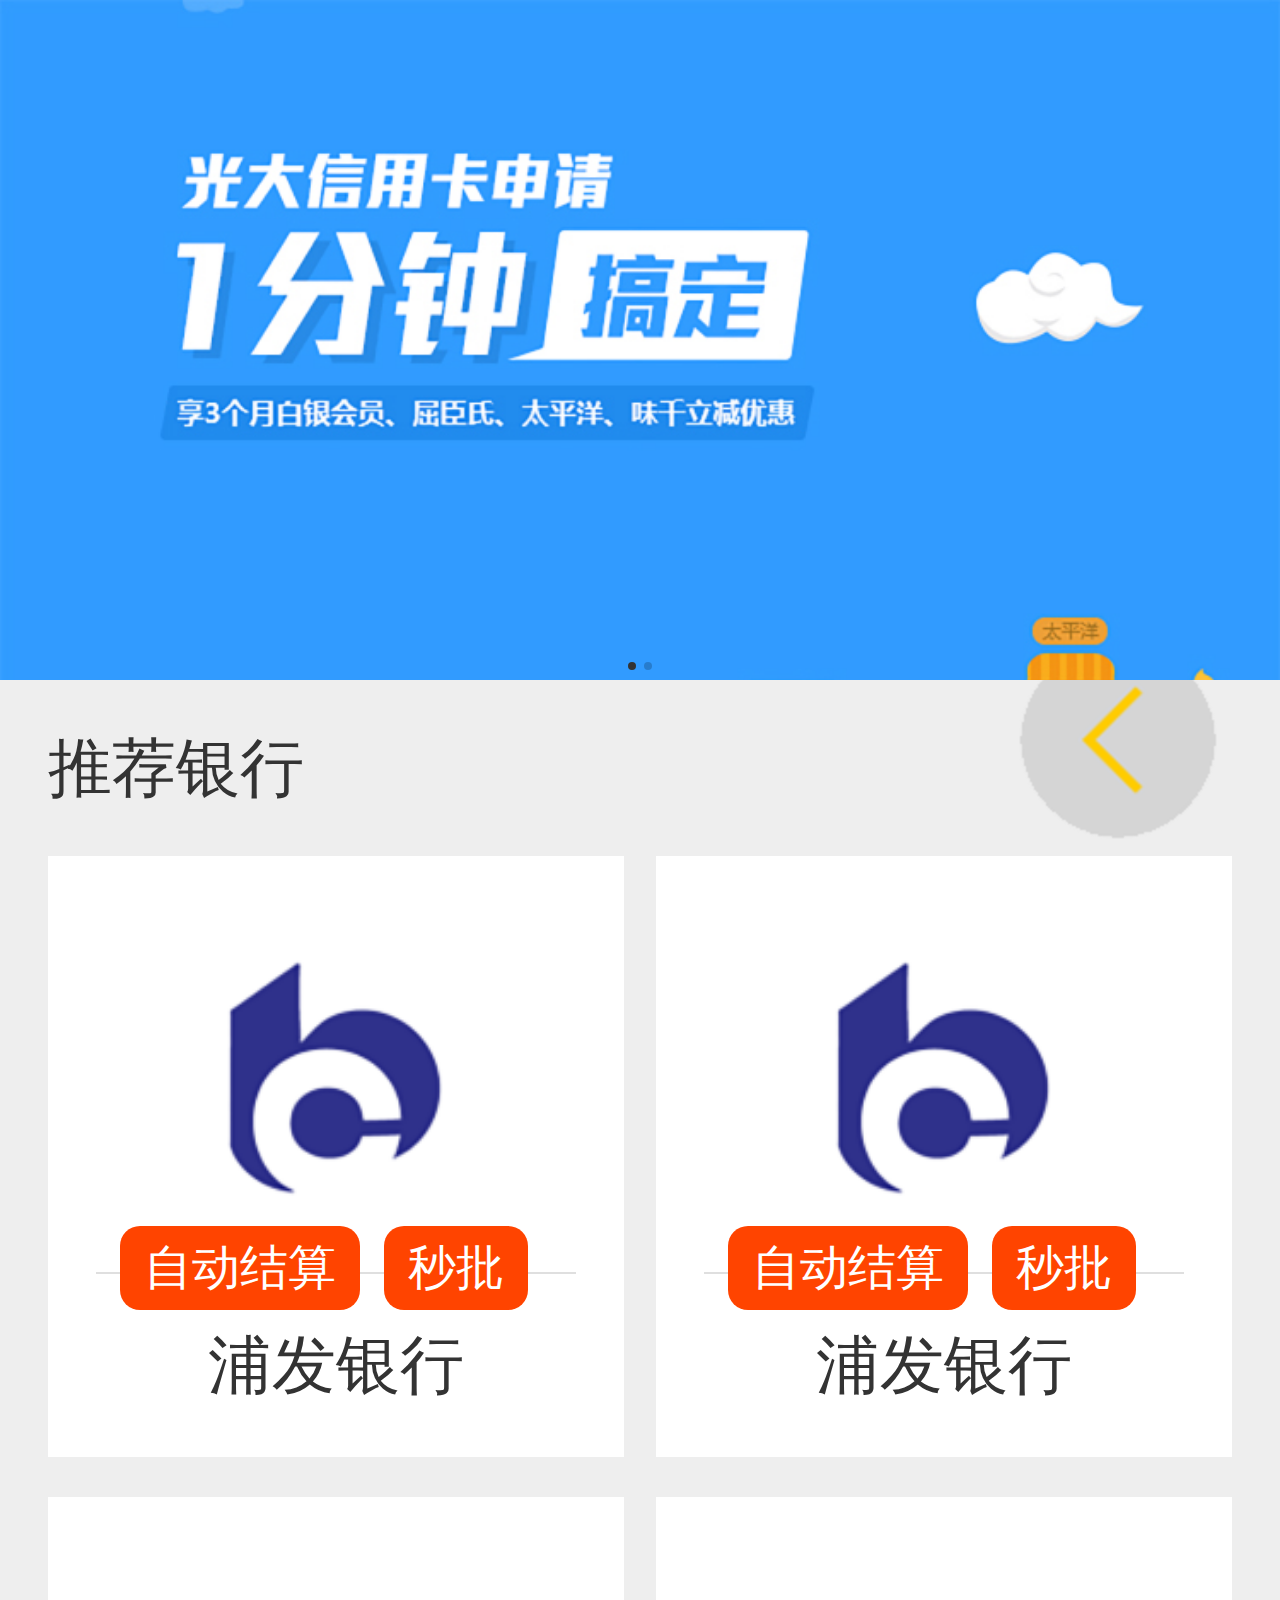
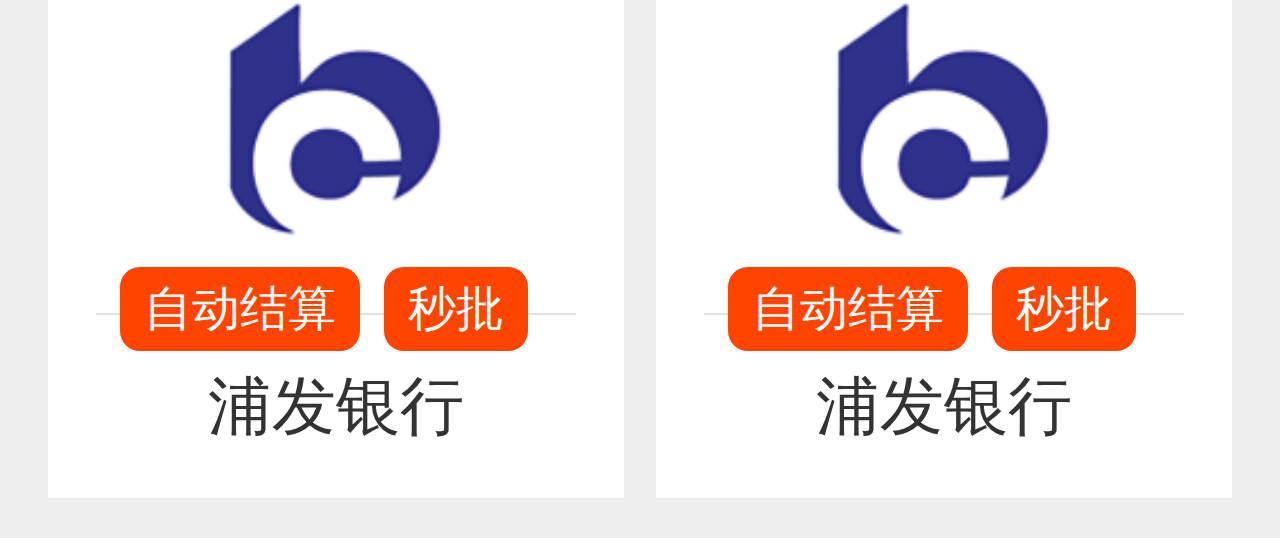
==== credit_card.html @ 3824d91f "信用卡列表" ====
<!DOCTYPE>
<html>
<head>
<meta charset="UTF-8"/>
<meta name="viewport" content="width=device-width,initial-scale=1,minimum-scale=1,maximum-scale=1,user-scalable=no" />
<link rel="stylesheet" type="text/css" href="css/swiper-4.2.2.min.css"/>
<link rel="stylesheet" type="text/css" href="css/common.css"/>
<link rel="stylesheet" type="text/css" href="css/credit_card.css"/>
<script src="js/jquery-1.11.3.min.js" type="text/javascript" charset="utf-8"></script>
<script src="js/swiper-4.2.2.min.js" type="text/javascript" charset="utf-8"></script>
<title>信用卡</title>
</head>
<body>
<!--轮播图-->
<div class="swiper-container" id="banner">
	<div class="swiper-wrapper">
		<div class="swiper-slide"><img src="images/banner.jpg" ></div>
		<div class="swiper-slide"><img src="images/banner.jpg" ></div>
	</div>
	<div class="swiper-pagination"></div>
</div>
<div class="title">推荐银行</div>
<div class="list">
	<a class="item">
		<div class="imgbox"><img src="images/logo.png" ></div>
		<div class="name">浦发银行<div class="tag"><span>自动结算</span><span>秒批</span></div></div>
	</a>
	<a class="item">
		<div class="imgbox"><img src="images/logo.png" ></div>
		<div class="name">浦发银行<div class="tag"><span>自动结算</span><span>秒批</span></div></div>
	</a>
	<a class="item">
		<div class="imgbox"><img src="images/logo.png" ></div>
		<div class="name">浦发银行<div class="tag"><span>自动结算</span><span>秒批</span></div></div>
	</a>
	<a class="item">
		<div class="imgbox"><img src="images/logo.png" ></div>
		<div class="name">浦发银行<div class="tag"><span>自动结算</span><span>秒批</span></div></div>
	</a>
</div>
<div class="bmenu">
	<a href="" class="item"><img src="images/goHome.png" ></a>
	<a href="" class="item"><img src="images/back.png" ></a>
</div>
</body>
</html>
<script type="text/javascript">
var banner = new Swiper('#banner',{
	autoplay: true,
	pagination: {
    el: '.swiper-pagination',
  },
	observer:true,
	observeParents: true
})
</script>
---- css/common.css ----
@charset "utf-8";

/*reset start*/

html, body, h1, h2, h3, h4, h5, h6, div, dl, dt, dd, ul, ol, li, p, blockquote, pre, hr, figure, table, caption, th, td, form, fieldset, legend, input, button, textarea, menu {
  margin: 0;
  padding: 0;
}
html, body, form, fieldset, p, div, h1, h2, h3, h4, h5, h6 {
  -webkit-text-size-adjust: none
}
html {
  font-size: 15.625vw;
  color: #333;
  background: #fff;
}
body {
  font-family: "微软雅黑", arial, sans-serif;
  font-size: 0.24rem;
}
header, footer, section, article, aside, nav, hgroup, address, figure, figcaption, menu, details {
  display: block;
}
table {
  border-collapse: collapse;
  border-spacing: 0;
}
caption, th {
  text-align: left;
  font-weight: normal;
}
html, body, fieldset, img, iframe, abbr {
  border: 0;
}
i, cite, em, var, address, dfn {
  font-style: normal;
}
[hidefocus], summary {
  outline: 0;
}
img {
  display: block;
  width: 100%;
}
li {
  list-style: none;
}
h1, h2, h3, h4, h5, h6, small {
  font-size: 100%;
  font-style: normal;
  font-weight: normal;
}
sup, sub {
  font-size: 83%;
}
pre, code, kbd, samp {
  font-family: inherit;
}
q:before, q:after {
  content: none;
}
textarea {
  overflow: auto;
  resize: none;
}
label, summary {
  cursor: default;
}
a, button {
  cursor: pointer;
  color: #333;
}
del, ins, u, s, a, a:hover {
  text-decoration: none;
}
body, textarea, input, button, select, keygen, legend {
  color: #333;
  outline: 0;
}
body * {
  -webkit-tap-highlight-color: rgba(0, 0, 0, 0);
  tap-highlight-color: rgba(0, 0, 0, 0)
}
.clearfix:after {
  content: ".";
  display: block;
  overflow: hidden;
  height: 0;
  clear: both;
  visibility: hidden;
}
* html .clearfix {
  height: 1%;
}
input, textarea, select {
  outline: none;
  -webkit-appearance: none;
}
input {
  background: none;
  border: none;
  box-shadow: none;
  color: #333;
  width: 100%;
}
.clearOver {
  overflow: hidden;
  text-overflow: ellipsis;
  white-space: nowrap;
}

/*自制弹窗样式*/

.mark {
  display: none;
  position: fixed;
  top: 0;
  right: 0;
  bottom: 0;
  left: 0;
  margin: auto;
  height: 0.88rem;
  line-height: 0.88rem;
  width: 80%;
  text-align: center;
  font-size: 0.28rem;
  color: #fff;
  background: rgba(0, 0, 0, 0.6);
  border-radius: 0.1rem;
}

/*自制confirm样式*/

.cover {
  position: fixed;
  top: 0;
  left: 0;
  width: 100%;
  height: 100vh;
  overflow: hidden;
  background: rgba(0, 0, 0, 0.3);
  z-index: 999;
}
.cover .confirmbox {
  background: #fff;
  width: 5.02rem;
  height: 2.36rem;
  position: fixed;
  top: 0;
  right: 0;
  bottom: 0;
  left: 0;
  margin: auto;
  border-radius: 0.1rem;
}
.cover .confirmbox .line1 {
  line-height: 1.47rem;
  text-align: center;
  font-size: 0.32rem;
  border-bottom: #dfdfdf solid 1px;
}
.cover .confirmbox .line2 {
  line-height: 0.88rem;
  display: flex;
  justify-content: space-around;
  font-size: 0.32rem;
}
.cover .confirmbox .line2 span {
  display: block;
  width: 50%;
  text-align: center;
}
.cover .confirmbox .line2 .sure {
  color: #D2AA72;
  border-left: #dfdfdf solid 1px;
}

/*头部标题栏*/

.header.white {
  background: #fff;
  color: #333;
  border-bottom: #dfdfdf solid 1px;
}
.header {
  display: flex;
  justify-content: space-between;
  align-items: center;
  background: #D1A971;
  color: #fff;
  font-size: 0.34rem;
  padding: 0 0.3rem;
  height: 0.88rem;
  position: fixed;
  z-index: 999;
  top: 0;
  width: calc(100% - 0.6rem);
}
.header .back {
  width: 0.2rem;
}
.header .title {
  /*width: calc(100% - 1.02rem);*/
  text-align: center;
  padding-left: 0.4rem;
}
.header .more {
  width: 0.34rem;
  font-size: 0.28rem;
  text-align: right;
}
.header .more.txt {
  width: 0.56rem;
}
.headd_hg {
  height: 0.88rem;
}

/*10像素灰条*/

.bgline {
  height: 0.1rem;
  background: #f5f5f5;
}

/*无数据占位图*/

.nodata {
  margin: 3.38rem auto;
  text-align: center;
}
.nodata img {
  width: 1.7rem;
  display: inline-block;
}
.nodata p {
  text-align: center;
  font-size: 0.28rem;
  color: #666;
  margin-top: 0.14rem;
}

/*底部菜单*/

.he {
  height: 1.16rem;
}
.botmenu {
  background: #000;
  position: fixed;
  width: 100%;
  bottom: 0;
  height: 1.16rem;
  z-index: 99999;
  display: flex;
  justify-content: space-around;
}
.botmenu a {
  color: #848282;
}
.botmenu a.bmenu {
  width: 24%;
  display: inline-block;
  text-align: center;
  font-size: 0.24rem;
  padding-top: 0.72rem;
  padding-bottom: 0.1rem;
}
.botmenu a.active, .botmenu a:hover {
  color: #fff;
  text-decoration: none;
}
.botmenu a.bmenu.home {
  background: url(../images/u01-0.png) no-repeat 49% 0.1rem;
  background-size: 0.55rem;
}
.botmenu a.bmenu.zqh {
  background: url(../images/u02-0.png) no-repeat 49% 0.1rem;
  background-size: 0.55rem;
}
.botmenu a.bmenu.th {
  background: url(../images/u03-0.png) no-repeat 49% 0.1rem;
  background-size: 0.55rem;
}
.botmenu a.bmenu.my {
  background: url(../images/u04-0.png) no-repeat 49% 0.1rem;
  background-size: 0.55rem;
}
.botmenu a.bmenu.home.active, .botmenu a.bmenu.home:hover {
  background: url(../images/u01-1.png) no-repeat 49% 0.1rem;
  background-size: 0.55rem;
}
.botmenu a.bmenu.zqh.active, .botmenu a.bmenu.zqh:hover {
  background: url(../images/u02-1.png) no-repeat 49% 0.1rem;
  background-size: 0.55rem;
}
.botmenu a.bmenu.th.active, .botmenu a.bmenu.th:hover {
  background: url(../images/u03-1.png) no-repeat 49% 0.1rem;
  background-size: 0.55rem;
}
.botmenu a.bmenu.my.active, .botmenu a.bmenu.my:hover {
  background: url(../images/u04-1.png) no-repeat 49% 0.1rem;
  background-size: 0.55rem;
}

/*botmenu end*/

/*右下角菜单*/
.bmenu {
	position: fixed;
	bottom: 0.24rem;
	right: 0.24rem;
}
.bmenu .item {
	width: 1.12rem;
	display: block;
	margin-top: 0.12rem;
}
---- css/credit_card.css ----
html {
	background: #eee;
}
#banner {
	height: 3.4rem;
}
.swiper-pagination-bullet-active {
	background: #333;
}
.title {
	padding: 0 0.24rem;
	line-height: 0.88rem;
	font-size: 0.32rem;
}
.list {
	display: flex;
	justify-content: flex-start;
	flex-wrap: wrap;
	padding: 0 0.24rem;
}
.list .item {
	display: block;
	text-align: center;
	width: 2.4rem;
	padding: 0.24rem;
	background: #fff;
	margin-right: 0.16rem;
	margin-bottom: 0.2rem;
	position: relative;
}
.list .item:nth-child(2n) {
	margin-right: 0;
}
.list .item .imgbox {
	width: 100%;
	height: 1.7rem;
}
.list .item .name {
	font-size: 0.32rem;
	margin-top: 0.14rem;
	position: relative;
	border-top: #DFDFDF solid 0.01rem;
	padding-top: 0.24rem;
}
.list .item .name .tag {
	position: absolute;
	top: -0.24rem;
	width: 100%;
	font-size: 0.24rem;
}
.list .item .name .tag span {
	display: inline-block;
	background: #ff4400;
	color: #fff;
	padding: 0.05rem 0.12rem;
	border-radius: 0.1rem;
	margin-right: 0.12rem;
	z-index: 9;
}
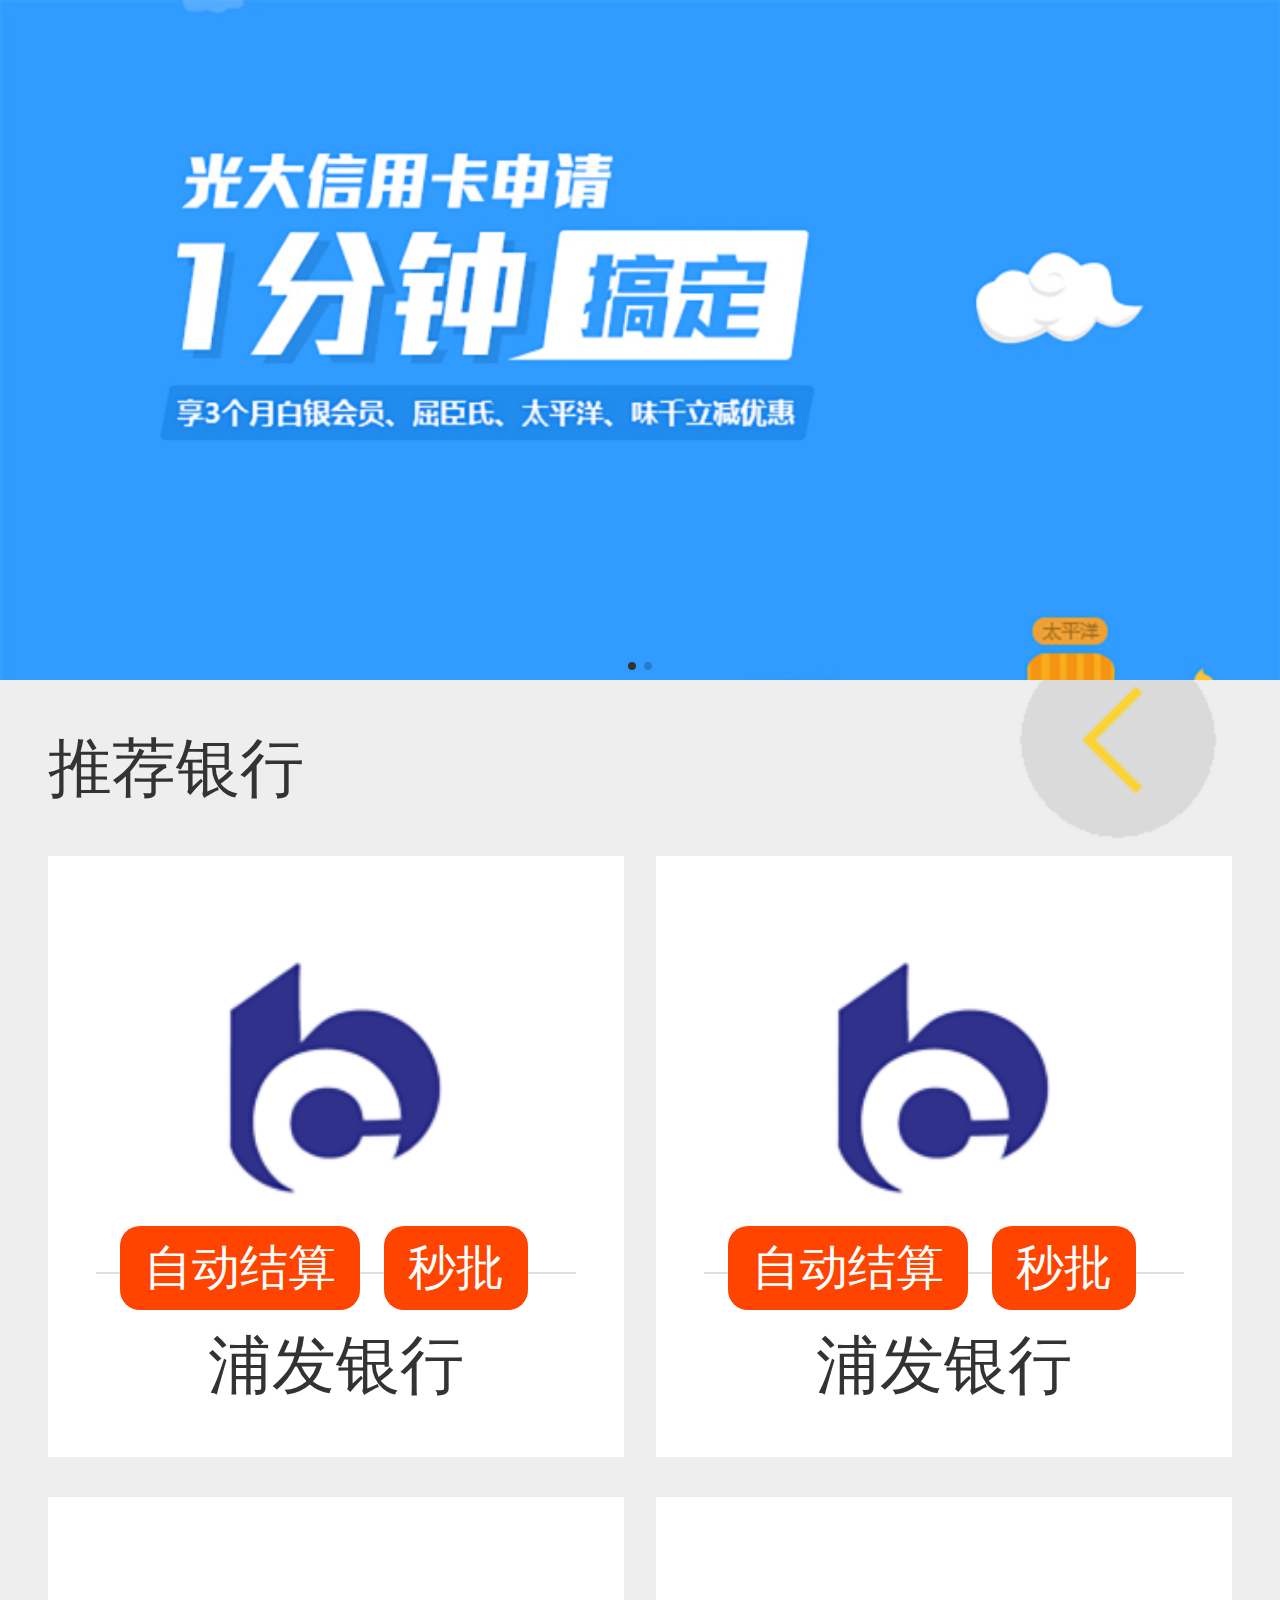
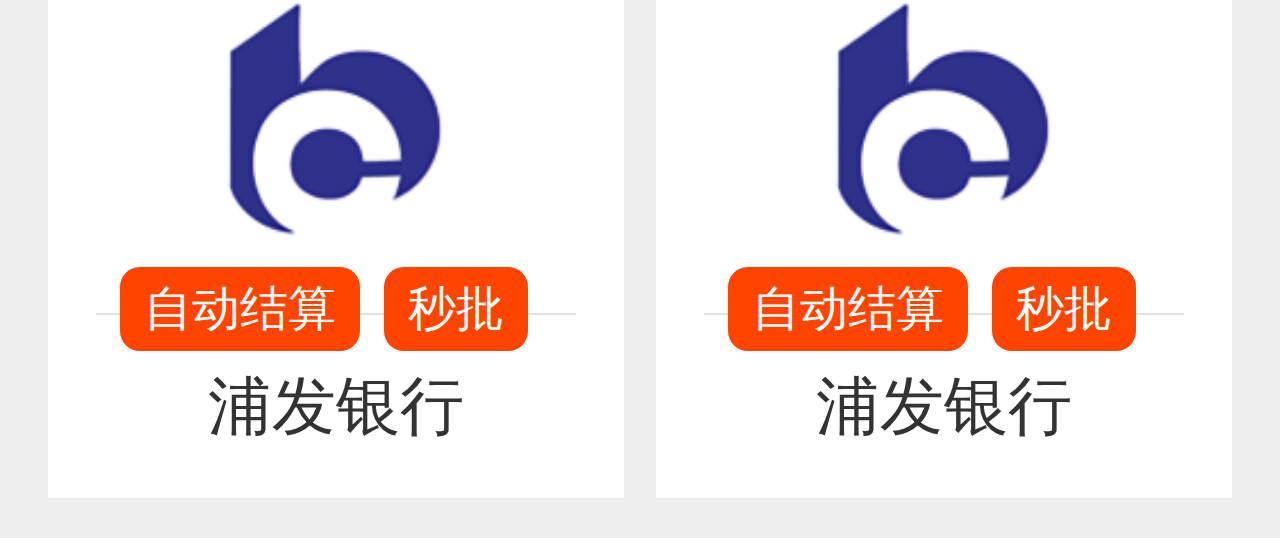
==== commit fa3ff24d: "Merge branch 'master' of github.com:bulaienter/creditcard" ====
--- a/credit_card.html
+++ b/credit_card.html
@@ -9,6 +9,7 @@
 <script src="js/jquery-1.11.3.min.js" type="text/javascript" charset="utf-8"></script>
 <script src="js/swiper-4.2.2.min.js" type="text/javascript" charset="utf-8"></script>
 <title>信用卡</title>
+	
 </head>
 <body>
 <!--轮播图-->
@@ -38,9 +39,9 @@
 		<div class="name">浦发银行<div class="tag"><span>自动结算</span><span>秒批</span></div></div>
 	</a>
 </div>
-<div class="bmenu">
-	<a href="" class="item"><img src="images/goHome.png" ></a>
-	<a href="" class="item"><img src="images/back.png" ></a>
+<div class="tmenu">
+	<a href="./" class="item1"><img src="images/goHome.png" ></a>
+	<a href="#" class="item1" onclick="javascript:history.back(-1);"><img src="images/back.png" ></a>
 </div>
 </body>
 </html>
@@ -53,4 +54,4 @@
 	observer:true,
 	observeParents: true
 })
-</script>+</script>
--- a/css/common.css
+++ b/css/common.css
@@ -9,6 +9,7 @@
 html, body, form, fieldset, p, div, h1, h2, h3, h4, h5, h6 {
   -webkit-text-size-adjust: none
 }
+
 html {
   font-size: 15.625vw;
   color: #333;
@@ -306,13 +307,21 @@
 /*botmenu end*/
 
 /*右下角菜单*/
-.bmenu {
+.tmenu {
 	position: fixed;
 	bottom: 0.24rem;
 	right: 0.24rem;
-}
-.bmenu .item {
+  opacity: 0.8;
+}
+.tmenu .item1 {
 	width: 1.12rem;
 	display: block;
 	margin-top: 0.12rem;
-}+}
+/*轮播图*/
+#banner {
+	height: 3.8rem;
+}
+.swiper-pagination-bullet-active {
+	background: #333;
+}
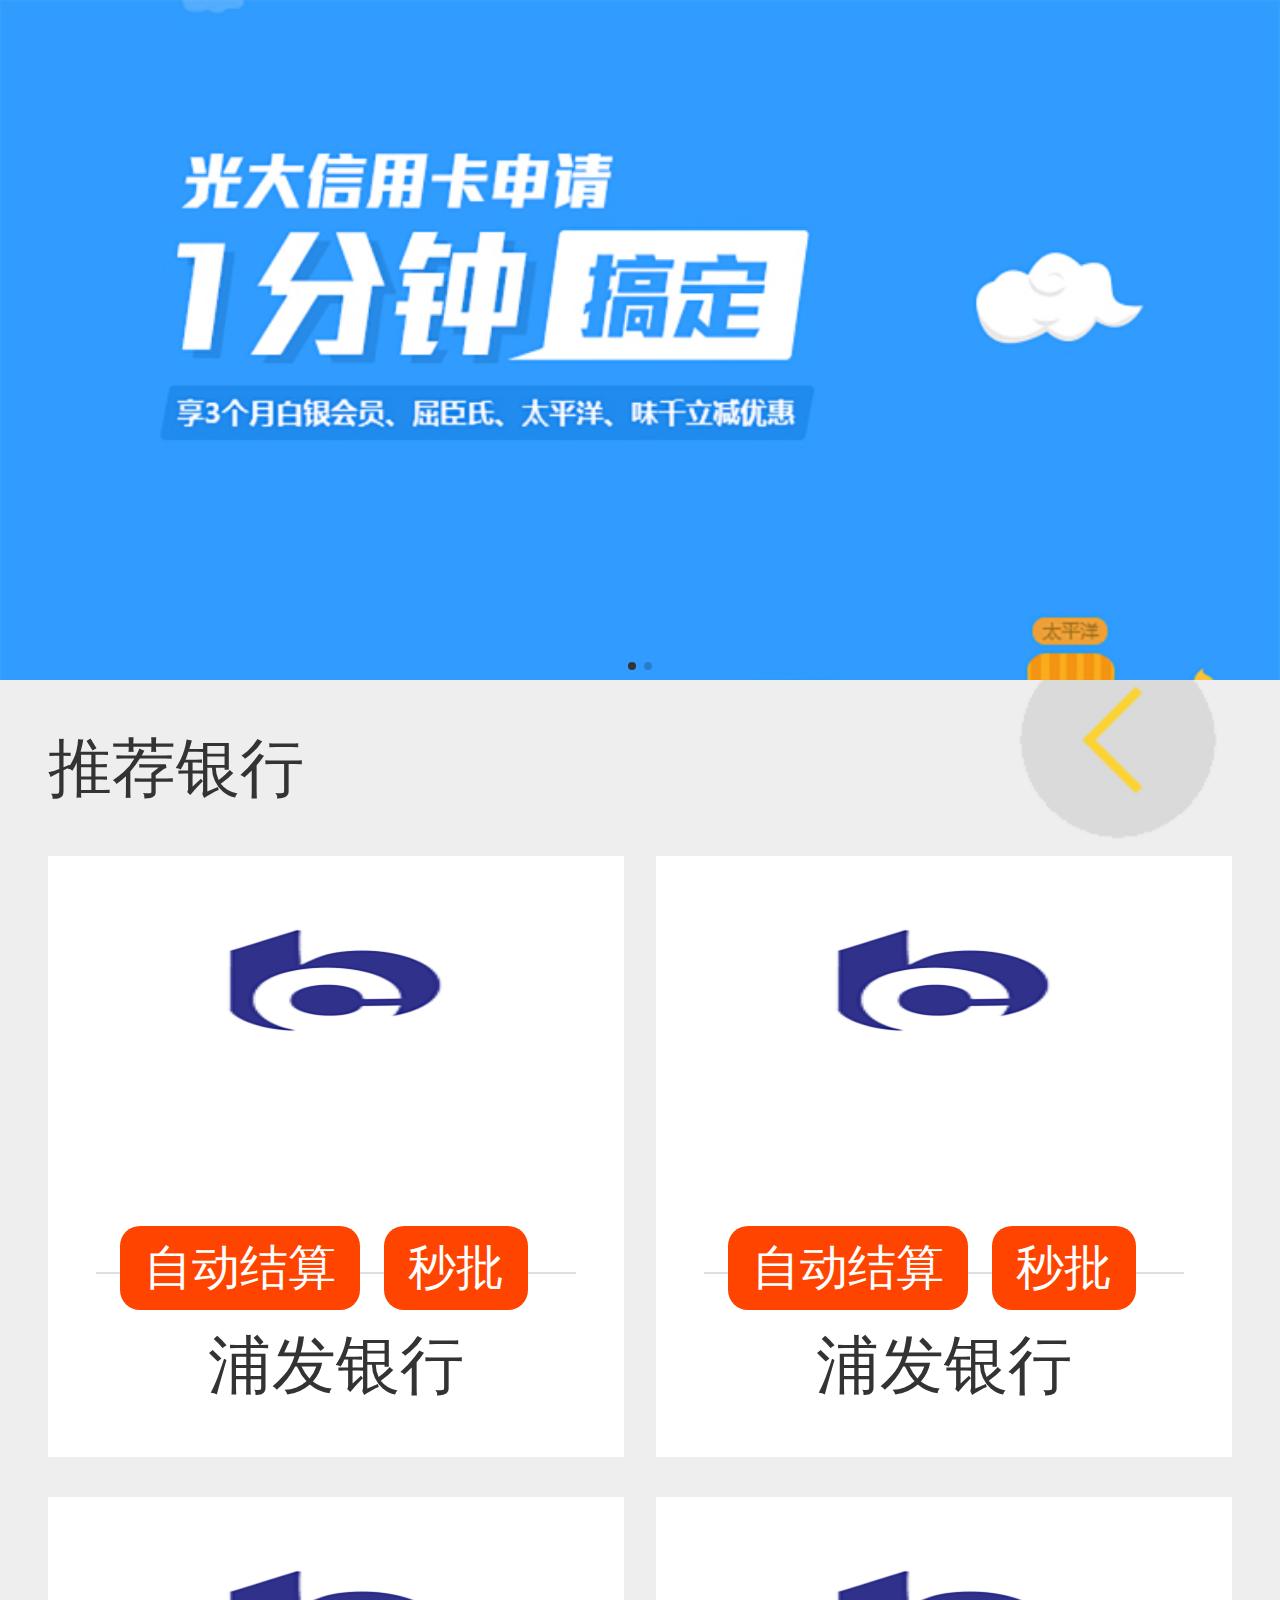
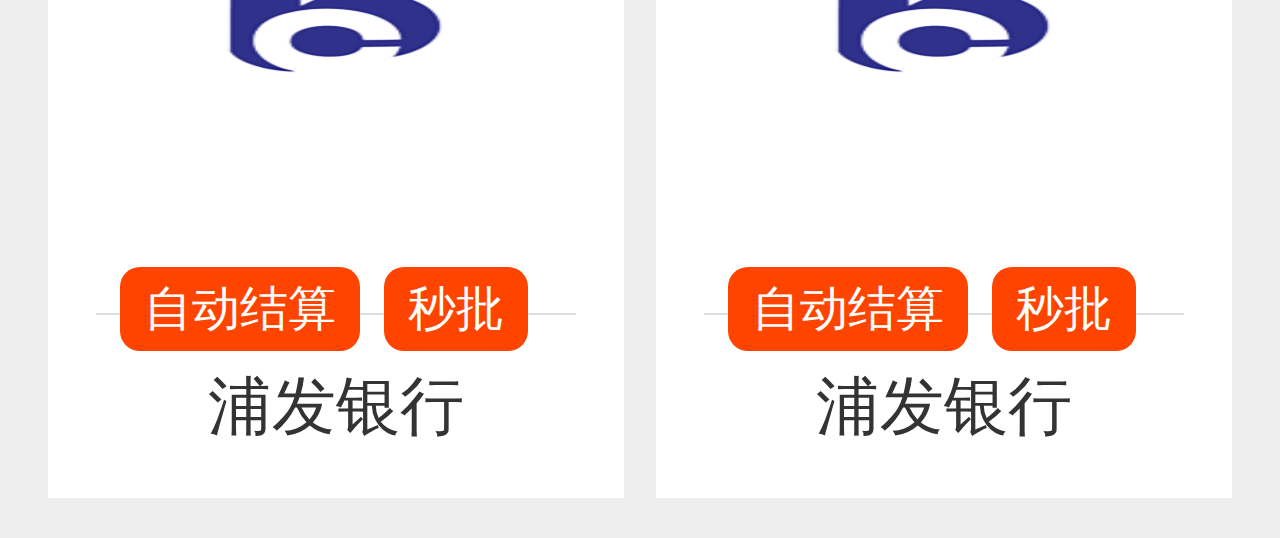
==== commit 43ad6c68: "弹窗" ====
--- a/credit_card.html
+++ b/credit_card.html
@@ -23,19 +23,19 @@
 <div class="title">推荐银行</div>
 <div class="list">
 	<a class="item">
-		<div class="imgbox"><img src="images/logo.png" ></div>
+		<div class="imgbox"><img src="images/logo.png" width="211" height="145"/></div>
 		<div class="name">浦发银行<div class="tag"><span>自动结算</span><span>秒批</span></div></div>
 	</a>
 	<a class="item">
-		<div class="imgbox"><img src="images/logo.png" ></div>
+		<div class="imgbox"><img src="images/logo.png" width="211" height="145"/></div>
 		<div class="name">浦发银行<div class="tag"><span>自动结算</span><span>秒批</span></div></div>
 	</a>
 	<a class="item">
-		<div class="imgbox"><img src="images/logo.png" ></div>
+		<div class="imgbox"><img src="images/logo.png" width="211" height="145"/></div>
 		<div class="name">浦发银行<div class="tag"><span>自动结算</span><span>秒批</span></div></div>
 	</a>
 	<a class="item">
-		<div class="imgbox"><img src="images/logo.png" ></div>
+		<div class="imgbox"><img src="images/logo.png" width="211" height="145"/></div>
 		<div class="name">浦发银行<div class="tag"><span>自动结算</span><span>秒批</span></div></div>
 	</a>
 </div>
--- a/css/common.css
+++ b/css/common.css
@@ -110,26 +110,6 @@
   white-space: nowrap;
 }
 
-/*自制弹窗样式*/
-
-.mark {
-  display: none;
-  position: fixed;
-  top: 0;
-  right: 0;
-  bottom: 0;
-  left: 0;
-  margin: auto;
-  height: 0.88rem;
-  line-height: 0.88rem;
-  width: 80%;
-  text-align: center;
-  font-size: 0.28rem;
-  color: #fff;
-  background: rgba(0, 0, 0, 0.6);
-  border-radius: 0.1rem;
-}
-
 /*自制confirm样式*/
 
 .cover {
@@ -145,7 +125,7 @@
 .cover .confirmbox {
   background: #fff;
   width: 5.02rem;
-  height: 2.36rem;
+  height: 3.36rem;
   position: fixed;
   top: 0;
   right: 0;
@@ -154,67 +134,42 @@
   margin: auto;
   border-radius: 0.1rem;
 }
+.cover .confirmbox .close {
+	width: 0.57rem;
+	height: 0.57rem;
+	background: url(../images/close.png) no-repeat center;
+	background-size: cover;
+	position: absolute;
+  right: -0.12rem;
+  top: -0.12rem;
+}
 .cover .confirmbox .line1 {
-  line-height: 1.47rem;
+  height: 2.2rem;
   text-align: center;
   font-size: 0.32rem;
-  border-bottom: #dfdfdf solid 1px;
+  display: flex;
+  justify-content: center;
+  align-items: center;
 }
 .cover .confirmbox .line2 {
   line-height: 0.88rem;
   display: flex;
   justify-content: space-around;
   font-size: 0.32rem;
+  padding: 0 0.12rem;
 }
 .cover .confirmbox .line2 span {
   display: block;
-  width: 50%;
   text-align: center;
+  background: #ccc;
+  color: #282828;
+  width: 42%;
+  line-height: 0.77rem;
+  border-radius: 0.77rem;
 }
 .cover .confirmbox .line2 .sure {
-  color: #D2AA72;
-  border-left: #dfdfdf solid 1px;
-}
-
-/*头部标题栏*/
-
-.header.white {
-  background: #fff;
-  color: #333;
-  border-bottom: #dfdfdf solid 1px;
-}
-.header {
-  display: flex;
-  justify-content: space-between;
-  align-items: center;
-  background: #D1A971;
-  color: #fff;
-  font-size: 0.34rem;
-  padding: 0 0.3rem;
-  height: 0.88rem;
-  position: fixed;
-  z-index: 999;
-  top: 0;
-  width: calc(100% - 0.6rem);
-}
-.header .back {
-  width: 0.2rem;
-}
-.header .title {
-  /*width: calc(100% - 1.02rem);*/
-  text-align: center;
-  padding-left: 0.4rem;
-}
-.header .more {
-  width: 0.34rem;
-  font-size: 0.28rem;
-  text-align: right;
-}
-.header .more.txt {
-  width: 0.56rem;
-}
-.headd_hg {
-  height: 0.88rem;
+  background: #FFCC00;
+  color: #282828;
 }
 
 /*10像素灰条*/
@@ -222,23 +177,6 @@
 .bgline {
   height: 0.1rem;
   background: #f5f5f5;
-}
-
-/*无数据占位图*/
-
-.nodata {
-  margin: 3.38rem auto;
-  text-align: center;
-}
-.nodata img {
-  width: 1.7rem;
-  display: inline-block;
-}
-.nodata p {
-  text-align: center;
-  font-size: 0.28rem;
-  color: #666;
-  margin-top: 0.14rem;
 }
 
 /*底部菜单*/
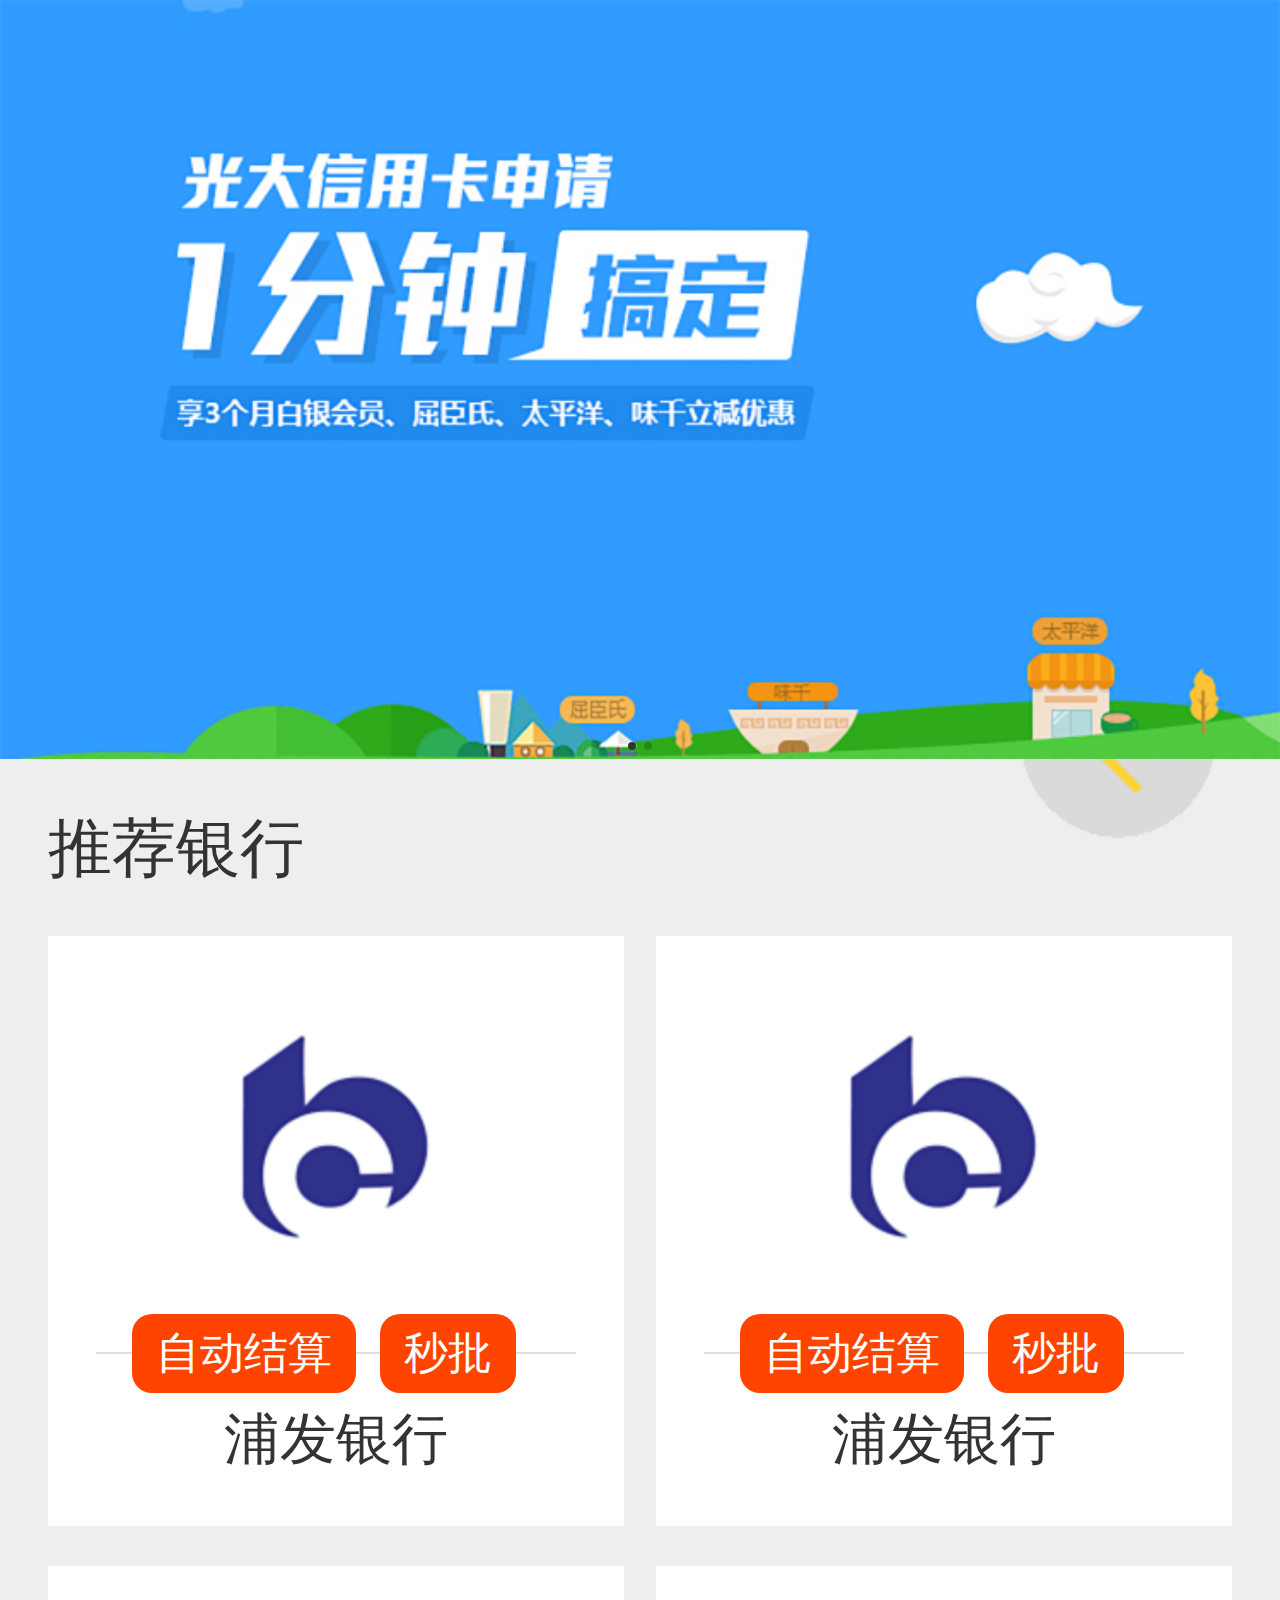
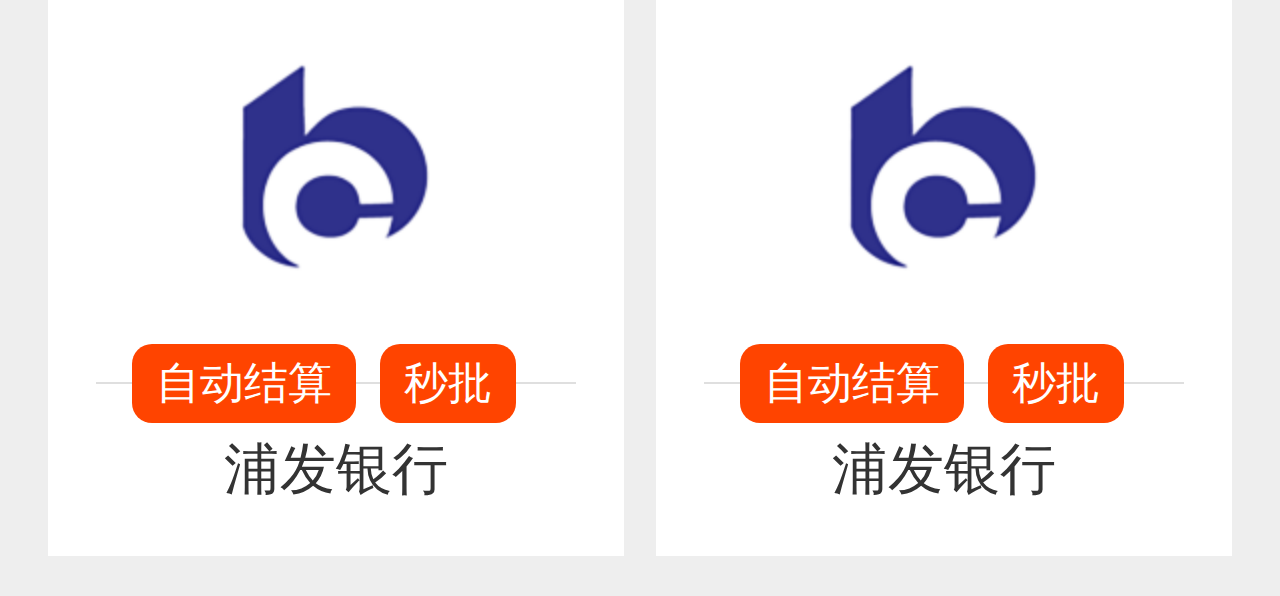
==== commit 8efd5b73: "信用卡弹窗" ====
--- a/credit_card.html
+++ b/credit_card.html
@@ -8,6 +8,7 @@
 <link rel="stylesheet" type="text/css" href="css/credit_card.css"/>
 <script src="js/jquery-1.11.3.min.js" type="text/javascript" charset="utf-8"></script>
 <script src="js/swiper-4.2.2.min.js" type="text/javascript" charset="utf-8"></script>
+<script src="js/common.js" type="text/javascript" charset="utf-8"></script>
 <title>信用卡</title>
 	
 </head>
@@ -22,20 +23,20 @@
 </div>
 <div class="title">推荐银行</div>
 <div class="list">
-	<a class="item">
-		<div class="imgbox"><img src="images/logo.png" width="211" height="145"/></div>
+	<a class="item" onclick="clickTips()">
+		<div class="imgbox"><img src="images/logo.png"/></div>
 		<div class="name">浦发银行<div class="tag"><span>自动结算</span><span>秒批</span></div></div>
 	</a>
-	<a class="item">
-		<div class="imgbox"><img src="images/logo.png" width="211" height="145"/></div>
+	<a class="item" onclick="clickTips()">
+		<div class="imgbox"><img src="images/logo.png"/></div>
 		<div class="name">浦发银行<div class="tag"><span>自动结算</span><span>秒批</span></div></div>
 	</a>
-	<a class="item">
-		<div class="imgbox"><img src="images/logo.png" width="211" height="145"/></div>
+	<a class="item" onclick="clickTips()">
+		<div class="imgbox"><img src="images/logo.png"/></div>
 		<div class="name">浦发银行<div class="tag"><span>自动结算</span><span>秒批</span></div></div>
 	</a>
-	<a class="item">
-		<div class="imgbox"><img src="images/logo.png" width="211" height="145"/></div>
+	<a class="item" onclick="clickTips()">
+		<div class="imgbox"><img src="images/logo.png"/></div>
 		<div class="name">浦发银行<div class="tag"><span>自动结算</span><span>秒批</span></div></div>
 	</a>
 </div>
@@ -53,5 +54,14 @@
   },
 	observer:true,
 	observeParents: true
-})
+});
+function clickTips(){
+	myConfirm('即将申请交通信用卡','取消','确定','1',function(res){
+		if(res.status){	
+			//用户点击确定
+		}else {
+			//用户点击取消
+		}
+	});
+}
 </script>
--- a/css/credit_card.css
+++ b/css/credit_card.css
@@ -1,11 +1,5 @@
 html {
 	background: #eee;
-}
-#banner {
-	height: 3.4rem;
-}
-.swiper-pagination-bullet-active {
-	background: #333;
 }
 .title {
 	padding: 0 0.24rem;
@@ -34,9 +28,15 @@
 .list .item .imgbox {
 	width: 100%;
 	height: 1.7rem;
+	text-align: center;
+}
+.list .item .imgbox img {
+	width: 2.11rem;
+	height: 1.45rem;
+	display: inline-block;
 }
 .list .item .name {
-	font-size: 0.32rem;
+	font-size: 0.28rem;
 	margin-top: 0.14rem;
 	position: relative;
 	border-top: #DFDFDF solid 0.01rem;
@@ -44,9 +44,9 @@
 }
 .list .item .name .tag {
 	position: absolute;
-	top: -0.24rem;
+	top: -0.2rem;
 	width: 100%;
-	font-size: 0.24rem;
+	font-size: 0.22rem;
 }
 .list .item .name .tag span {
 	display: inline-block;
